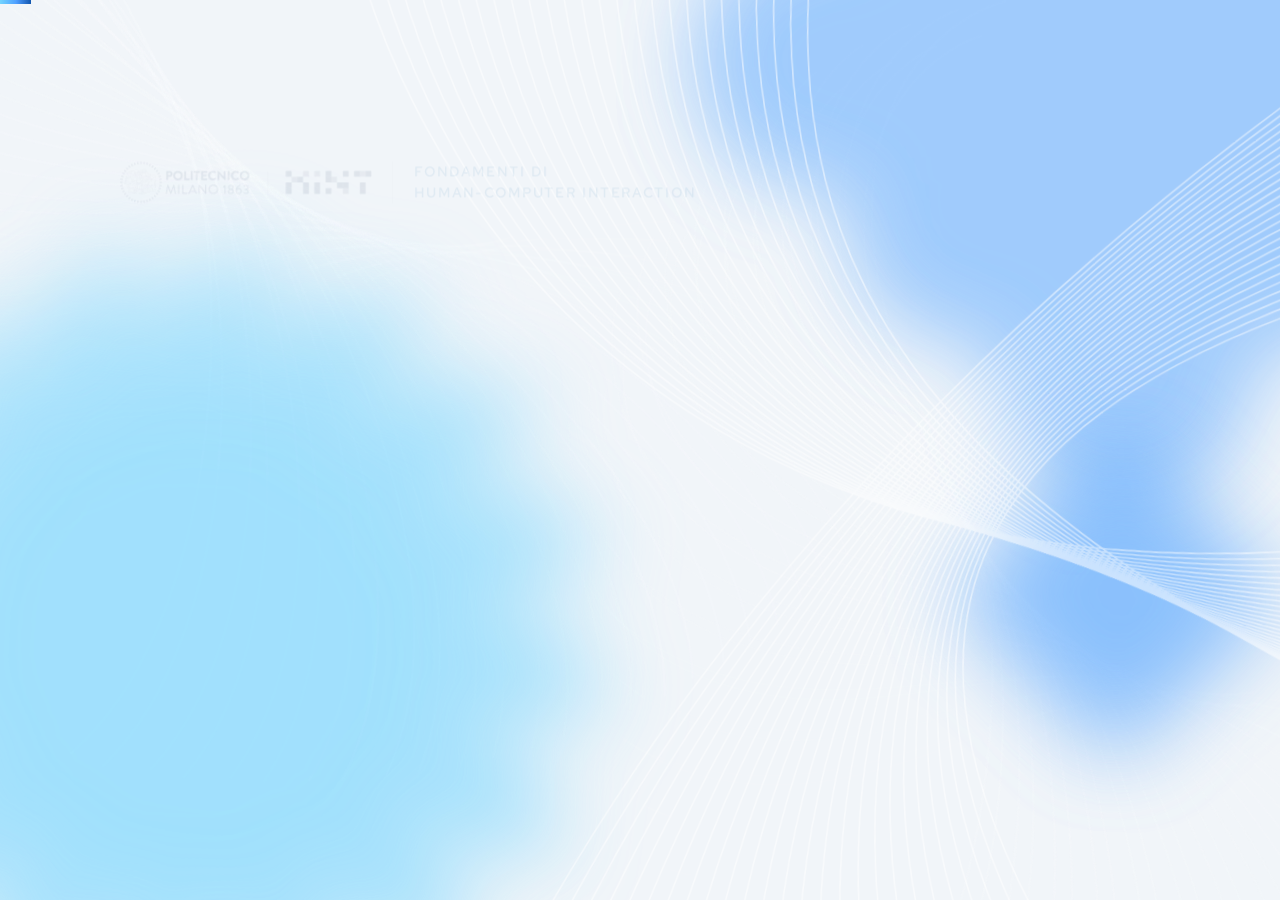
==== index.html @ b8249c4a "docs: add Pages index redirect, link animated presentation via Pages" ====
<!doctype html>
<html lang="it">
<head>
  <meta charset="utf-8">
  <meta name="viewport" content="width=device-width, initial-scale=1">
  <title>brAInc · Cosa accettiamo davvero?</title>
  <meta http-equiv="refresh" content="0; url=C1/presentazione/presentazione_animata.html">
  <link rel="canonical" href="C1/presentazione/presentazione_animata.html">
</head>
<body>
  <p><a href="C1/presentazione/presentazione_animata.html">Vai alla presentazione</a></p>
</body>
</html>
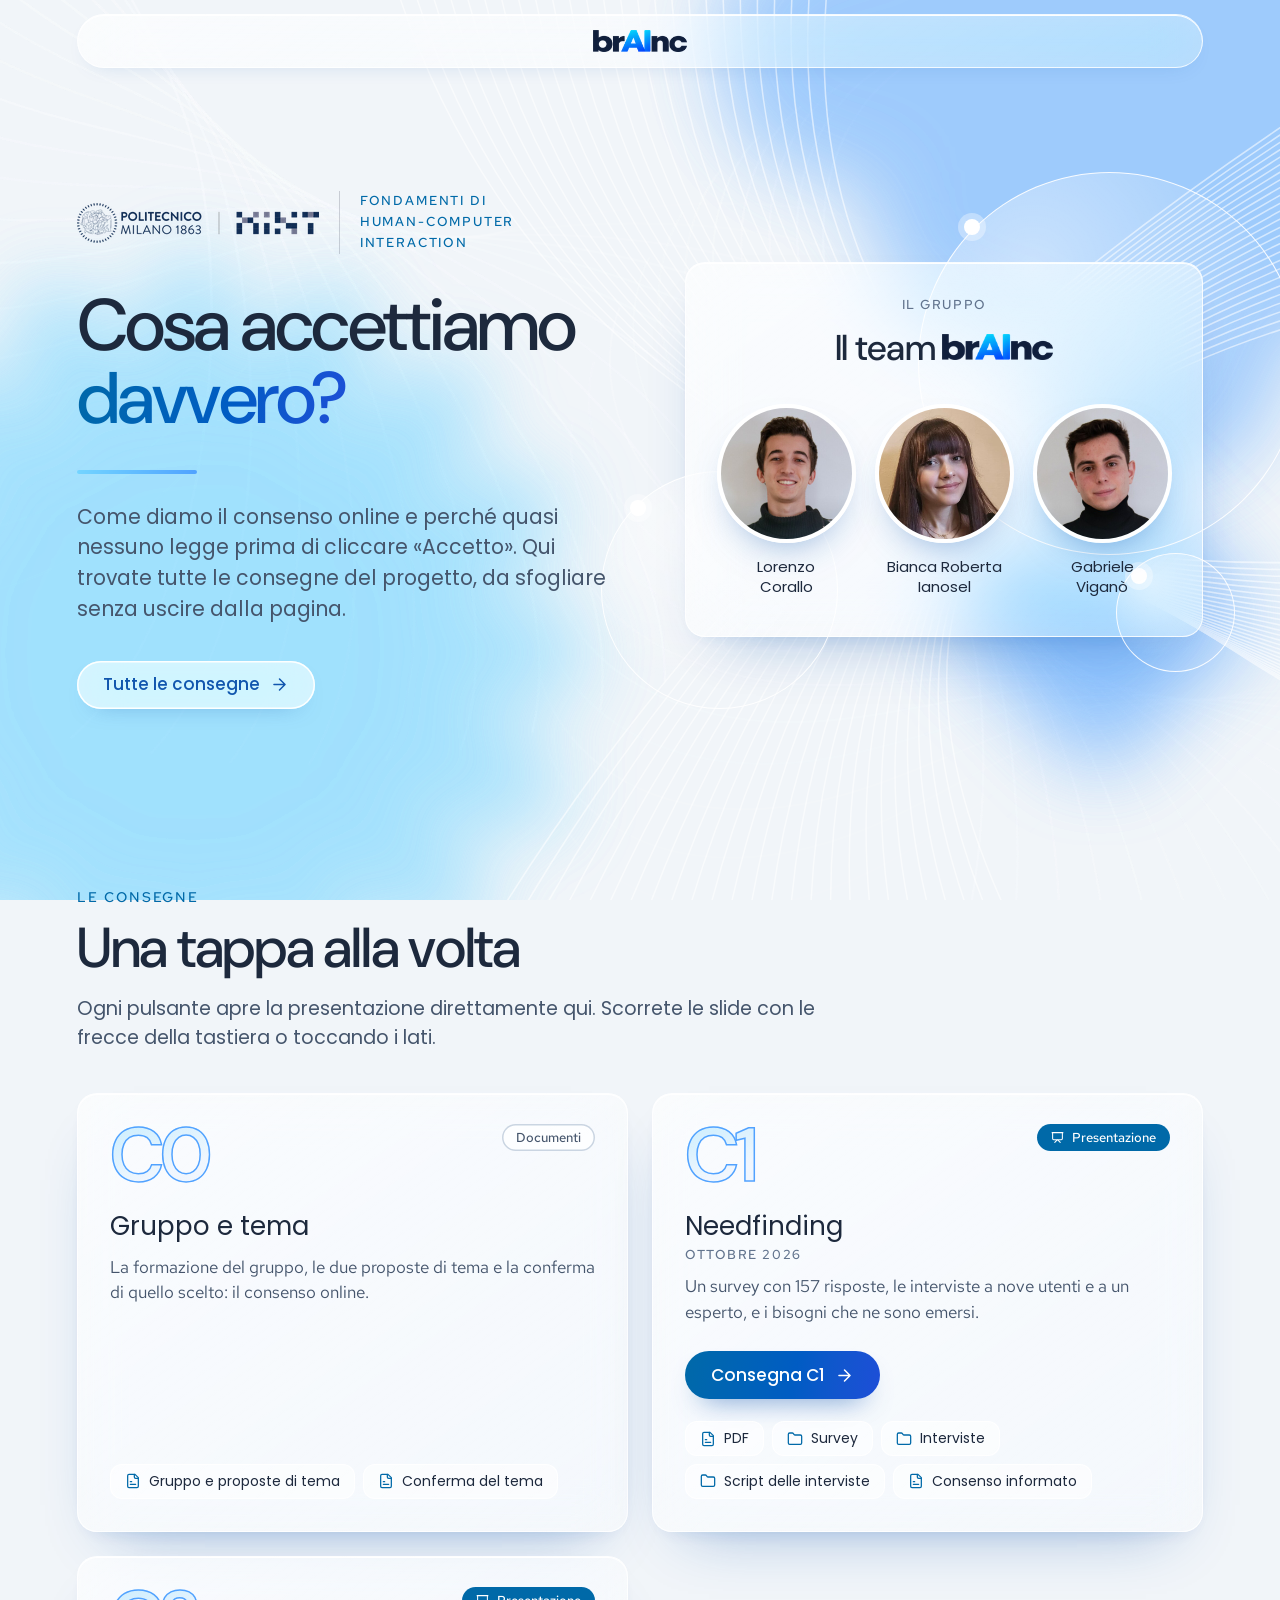
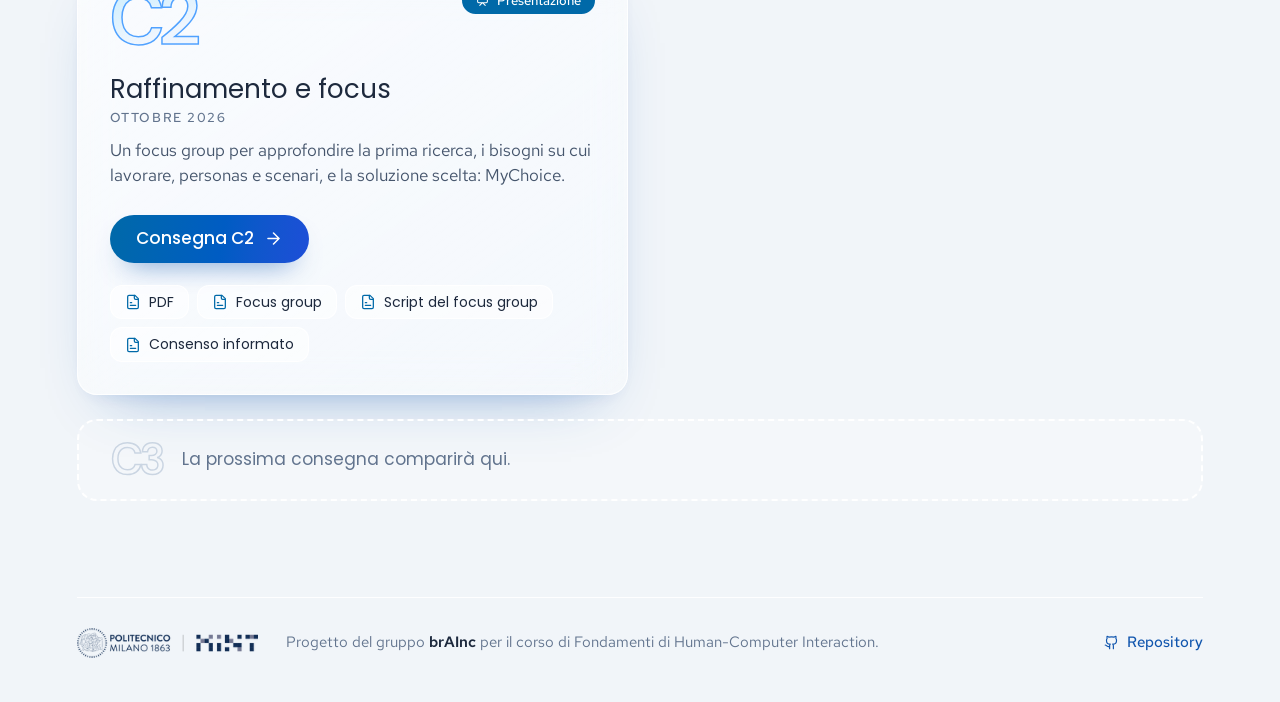
==== commit 87e13a43: "feat: add deliveries site with in-page presentation viewer Replace the index.html redirect with a la" ====
--- a/index.html
+++ b/index.html
@@ -4,10 +4,131 @@
   <meta charset="utf-8">
   <meta name="viewport" content="width=device-width, initial-scale=1">
   <title>brAInc · Cosa accettiamo davvero?</title>
-  <meta http-equiv="refresh" content="0; url=C1/presentazione/presentazione_animata.html">
-  <link rel="canonical" href="C1/presentazione/presentazione_animata.html">
+  <meta name="description" content="Le consegne del gruppo brAInc per il corso di Fondamenti di Human-Computer Interaction: come diamo il consenso online.">
+  <meta name="theme-color" content="#f1f5f9">
+  <link rel="icon" href="assets/brainc_icon.png">
+  <link rel="preload" href="assets/site/fonts/dm-sans-400-700-latin.woff2" as="font" type="font/woff2" crossorigin>
+  <link rel="stylesheet" href="assets/site/fonts.css">
+  <link rel="stylesheet" href="assets/site/style.css">
 </head>
 <body>
-  <p><a href="C1/presentazione/presentazione_animata.html">Vai alla presentazione</a></p>
+  <svg width="0" height="0" style="position:absolute" aria-hidden="true">
+    <symbol id="i-arrow-left" viewBox="0 0 24 24"><path d="m12 19-7-7 7-7M19 12H5"/></symbol>
+    <symbol id="i-arrow-right" viewBox="0 0 24 24"><path d="M5 12h14M12 5l7 7-7 7"/></symbol>
+    <symbol id="i-play" viewBox="0 0 24 24"><path d="M2 3h20M21 3v11a2 2 0 0 1-2 2H5a2 2 0 0 1-2-2V3M7 21l5-5 5 5"/></symbol>
+    <symbol id="i-file" viewBox="0 0 24 24"><path d="M15 2H6a2 2 0 0 0-2 2v16a2 2 0 0 0 2 2h12a2 2 0 0 0 2-2V7Z"/><path d="M14 2v4a2 2 0 0 0 2 2h4M10 13H8M16 17H8"/></symbol>
+    <symbol id="i-folder" viewBox="0 0 24 24"><path d="M20 20a2 2 0 0 0 2-2V8a2 2 0 0 0-2-2h-7.9a2 2 0 0 1-1.69-.9L9.6 3.9A2 2 0 0 0 7.93 3H4a2 2 0 0 0-2 2v13a2 2 0 0 0 2 2Z"/></symbol>
+    <symbol id="i-external" viewBox="0 0 24 24"><path d="M15 3h6v6M10 14 21 3M18 13v6a2 2 0 0 1-2 2H5a2 2 0 0 1-2-2V8a2 2 0 0 1 2-2h6"/></symbol>
+    <symbol id="i-maximize" viewBox="0 0 24 24"><path d="M8 3H5a2 2 0 0 0-2 2v3M21 8V5a2 2 0 0 0-2-2h-3M3 16v3a2 2 0 0 0 2 2h3M16 21h3a2 2 0 0 0 2-2v-3"/></symbol>
+    <symbol id="i-x" viewBox="0 0 24 24"><path d="M18 6 6 18M6 6l12 12"/></symbol>
+    <symbol id="i-plus" viewBox="0 0 24 24"><path d="M5 12h14M12 5v14"/></symbol>
+    <symbol id="i-github" viewBox="0 0 24 24"><path d="M15 22v-4a4.8 4.8 0 0 0-1-3.5c3 0 6-2 6-5.5.08-1.25-.27-2.48-1-3.5.28-1.15.28-2.35 0-3.5 0 0-1 0-3 1.5-2.64-.5-5.36-.5-8 0C6 2 5 2 5 2c-.3 1.15-.3 2.35 0 3.5A5.403 5.403 0 0 0 4 9c0 3.5 3 5.5 6 5.5-.39.49-.68 1.05-.85 1.65-.17.6-.22 1.23-.15 1.85v4M9 18c-4.51 2-5-2-7-2"/></symbol>
+  </svg>
+
+  <!-- Sfondo come nelle slide: forme sfocate, curve e fasci di linee bianche -->
+  <div class="bg" aria-hidden="true">
+    <div class="shape s-looper"><i></i></div>
+    <div class="shape s-looper2"><i></i></div>
+    <div class="shape s-teal"><i></i></div>
+    <div class="shape s-blue"><i></i></div>
+    <div class="shape s-small"><i></i></div>
+    <img class="wire" src="assets/site/shapes/wire.svg" alt="">
+  </div>
+
+  <header class="top">
+    <a class="top-brand" href="#" aria-label="brAInc, torna all'inizio">
+      <img class="logo" src="assets/site/brainc-logo-40.png" srcset="assets/site/brainc-logo-40.png 172w, assets/site/brainc-logo-80.png 345w, assets/site/brainc-logo-120.png 517w" sizes="95px" alt="brAInc" width="172" height="40">
+    </a>
+  </header>
+
+  <main id="home">
+    <section class="hero">
+      <div class="hero-text">
+        <div class="brand-row">
+          <img src="assets/site/polimi-hint-40.png" srcset="assets/site/polimi-hint-40.png 242w, assets/site/polimi-hint-80.png 484w, assets/site/polimi-hint-120.png 725w" sizes="242px" alt="Politecnico di Milano · HINT" width="242" height="40">
+          <span class="kicker">Fondamenti di<br>Human-Computer Interaction</span>
+        </div>
+        <h1>Cosa accettiamo <mark>davvero?</mark></h1>
+        <p class="intro">
+          Come diamo il consenso online e perché quasi nessuno legge prima di cliccare «Accetto».
+          Qui trovate tutte le consegne del progetto, da sfogliare senza uscire dalla pagina.
+        </p>
+        <div class="actions" id="hero-actions"></div>
+      </div>
+
+      <figure class="team" id="team" aria-labelledby="team-title">
+        <div class="team-rings" aria-hidden="true"><i></i><i></i><i></i></div>
+        <figcaption class="team-head">
+          <span class="label">Il gruppo</span>
+          <h2 id="team-title">Il team <img class="wordmark" src="assets/site/brainc-logo-40.png" srcset="assets/site/brainc-logo-40.png 172w, assets/site/brainc-logo-80.png 345w, assets/site/brainc-logo-120.png 517w" sizes="118px" alt="brAInc" width="172" height="40"></h2>
+        </figcaption>
+        <ul class="people">
+          <li class="person">
+            <img src="assets/team/team-corallo.jpg" alt="" width="480" height="480">
+            <span>Lorenzo<br>Corallo</span>
+          </li>
+          <li class="person">
+            <img src="assets/team/team-ianosel.jpg" alt="" width="480" height="480">
+            <span>Bianca Roberta<br>Ianosel</span>
+          </li>
+          <li class="person">
+            <img src="assets/team/team-vigano.jpg" alt="" width="480" height="480">
+            <span>Gabriele<br>Viganò</span>
+          </li>
+        </ul>
+      </figure>
+    </section>
+
+    <section class="deliveries" id="consegne" aria-labelledby="consegne-title">
+      <div class="section-head">
+        <span class="kicker">Le consegne</span>
+        <h2 id="consegne-title">Una tappa alla volta</h2>
+        <p class="sub">Ogni pulsante apre la presentazione direttamente qui. Scorrete le slide con le frecce della tastiera o toccando i lati.</p>
+      </div>
+      <ol class="cards" id="cards"></ol>
+      <div class="next" id="next" hidden></div>
+    </section>
+  </main>
+
+  <footer class="foot">
+    <img src="assets/site/polimi-hint-40.png" srcset="assets/site/polimi-hint-40.png 242w, assets/site/polimi-hint-80.png 484w, assets/site/polimi-hint-120.png 725w" sizes="182px" alt="Politecnico di Milano · HINT" width="242" height="40">
+    <p>Progetto del gruppo <b>brAInc</b> per il corso di Fondamenti di Human-Computer Interaction.</p>
+    <a class="foot-link" href="https://github.com/viganogabriele/progetto-fhci" target="_blank" rel="noopener">
+      <svg class="ico" aria-hidden="true"><use href="#i-github"/></svg>Repository
+    </a>
+  </footer>
+
+  <!-- Visualizzatore: la presentazione si apre qui sopra, in un iframe -->
+  <div class="viewer" id="viewer" role="dialog" aria-modal="true" aria-labelledby="viewer-title" hidden>
+    <div class="viewer-bar">
+      <button class="icon-btn back" id="viewer-close" type="button">
+        <svg class="ico" aria-hidden="true"><use href="#i-arrow-left"/></svg><span>Consegne</span>
+      </button>
+      <h2 class="viewer-title" id="viewer-title"></h2>
+      <nav class="tabs" id="viewer-tabs" aria-label="Presentazioni"></nav>
+      <div class="viewer-tools">
+        <a class="icon-btn" id="viewer-pdf" target="_blank" rel="noopener" title="Versione PDF">
+          <svg class="ico" aria-hidden="true"><use href="#i-file"/></svg><span>PDF</span>
+        </a>
+        <a class="icon-btn" id="viewer-new" target="_blank" rel="noopener" title="Apri in una nuova scheda">
+          <svg class="ico" aria-hidden="true"><use href="#i-external"/></svg><span class="sr">Nuova scheda</span>
+        </a>
+        <button class="icon-btn" id="viewer-full" type="button" title="Schermo intero">
+          <svg class="ico" aria-hidden="true"><use href="#i-maximize"/></svg><span class="sr">Schermo intero</span>
+        </button>
+      </div>
+    </div>
+    <div class="viewer-frame">
+      <div class="viewer-loading" id="viewer-loading" aria-live="polite"><i></i><span>Carico la presentazione…</span></div>
+      <iframe id="viewer-iframe" title="Presentazione" allow="fullscreen"></iframe>
+    </div>
+    <p class="viewer-hint">
+      <kbd>←</kbd> <kbd>→</kbd> per scorrere le slide · <kbd>F</kbd> schermo intero · <kbd>Esc</kbd> torna alle consegne
+    </p>
+    <p class="viewer-rotate">Scorri col dito sulla slide. Ruota il telefono per vederla più grande.</p>
+  </div>
+
+  <script src="assets/site/consegne.js"></script>
+  <script src="assets/site/app.js"></script>
 </body>
 </html>
--- a/assets/site/fonts.css
+++ b/assets/site/fonts.css
@@ -0,0 +1,82 @@
+/* Font delle slide (DM Sans, Poppins, Red Hat Text), estratti da C1/presentazione/presentazione_animata.html.
+   Ospitati qui invece che su Google Fonts: il sito non chiama servizi esterni. */
+@font-face {
+  font-family: "DM Sans";
+  font-style: normal;
+  font-weight: 400 700;
+  font-display: swap;
+  src: url("fonts/dm-sans-400-700-latin.woff2") format("woff2");
+  unicode-range: U+0000-00FF, U+0131, U+0152-0153, U+02BB-02BC, U+02C6, U+02DA, U+02DC, U+0304, U+0308, U+0329, U+2000-206F, U+20AC, U+2122, U+2191, U+2193, U+2212, U+2215, U+FEFF, U+FFFD;
+}
+@font-face {
+  font-family: "DM Sans";
+  font-style: normal;
+  font-weight: 400 700;
+  font-display: swap;
+  src: url("fonts/dm-sans-400-700-latin-ext.woff2") format("woff2");
+  unicode-range: U+0100-02BA, U+02BD-02C5, U+02C7-02CC, U+02CE-02D7, U+02DD-02FF, U+0304, U+0308, U+0329, U+1D00-1DBF, U+1E00-1E9F, U+1EF2-1EFF, U+2020, U+20A0-20AB, U+20AD-20C0, U+2113, U+2C60-2C7F, U+A720-A7FF;
+}
+@font-face {
+  font-family: "Poppins";
+  font-style: normal;
+  font-weight: 400;
+  font-display: swap;
+  src: url("fonts/poppins-400-latin.woff2") format("woff2");
+  unicode-range: U+0000-00FF, U+0131, U+0152-0153, U+02BB-02BC, U+02C6, U+02DA, U+02DC, U+0304, U+0308, U+0329, U+2000-206F, U+20AC, U+2122, U+2191, U+2193, U+2212, U+2215, U+FEFF, U+FFFD;
+}
+@font-face {
+  font-family: "Poppins";
+  font-style: normal;
+  font-weight: 400;
+  font-display: swap;
+  src: url("fonts/poppins-400-latin-ext.woff2") format("woff2");
+  unicode-range: U+0100-02BA, U+02BD-02C5, U+02C7-02CC, U+02CE-02D7, U+02DD-02FF, U+0304, U+0308, U+0329, U+1D00-1DBF, U+1E00-1E9F, U+1EF2-1EFF, U+2020, U+20A0-20AB, U+20AD-20C0, U+2113, U+2C60-2C7F, U+A720-A7FF;
+}
+@font-face {
+  font-family: "Poppins";
+  font-style: normal;
+  font-weight: 500;
+  font-display: swap;
+  src: url("fonts/poppins-500-latin.woff2") format("woff2");
+  unicode-range: U+0000-00FF, U+0131, U+0152-0153, U+02BB-02BC, U+02C6, U+02DA, U+02DC, U+0304, U+0308, U+0329, U+2000-206F, U+20AC, U+2122, U+2191, U+2193, U+2212, U+2215, U+FEFF, U+FFFD;
+}
+@font-face {
+  font-family: "Poppins";
+  font-style: normal;
+  font-weight: 500;
+  font-display: swap;
+  src: url("fonts/poppins-500-latin-ext.woff2") format("woff2");
+  unicode-range: U+0100-02BA, U+02BD-02C5, U+02C7-02CC, U+02CE-02D7, U+02DD-02FF, U+0304, U+0308, U+0329, U+1D00-1DBF, U+1E00-1E9F, U+1EF2-1EFF, U+2020, U+20A0-20AB, U+20AD-20C0, U+2113, U+2C60-2C7F, U+A720-A7FF;
+}
+@font-face {
+  font-family: "Poppins";
+  font-style: normal;
+  font-weight: 600;
+  font-display: swap;
+  src: url("fonts/poppins-600-latin.woff2") format("woff2");
+  unicode-range: U+0000-00FF, U+0131, U+0152-0153, U+02BB-02BC, U+02C6, U+02DA, U+02DC, U+0304, U+0308, U+0329, U+2000-206F, U+20AC, U+2122, U+2191, U+2193, U+2212, U+2215, U+FEFF, U+FFFD;
+}
+@font-face {
+  font-family: "Poppins";
+  font-style: normal;
+  font-weight: 600;
+  font-display: swap;
+  src: url("fonts/poppins-600-latin-ext.woff2") format("woff2");
+  unicode-range: U+0100-02BA, U+02BD-02C5, U+02C7-02CC, U+02CE-02D7, U+02DD-02FF, U+0304, U+0308, U+0329, U+1D00-1DBF, U+1E00-1E9F, U+1EF2-1EFF, U+2020, U+20A0-20AB, U+20AD-20C0, U+2113, U+2C60-2C7F, U+A720-A7FF;
+}
+@font-face {
+  font-family: "Red Hat Text";
+  font-style: normal;
+  font-weight: 400 700;
+  font-display: swap;
+  src: url("fonts/red-hat-text-400-700-latin.woff2") format("woff2");
+  unicode-range: U+0000-00FF, U+0131, U+0152-0153, U+02BB-02BC, U+02C6, U+02DA, U+02DC, U+0304, U+0308, U+0329, U+2000-206F, U+20AC, U+2122, U+2191, U+2193, U+2212, U+2215, U+FEFF, U+FFFD;
+}
+@font-face {
+  font-family: "Red Hat Text";
+  font-style: normal;
+  font-weight: 400 700;
+  font-display: swap;
+  src: url("fonts/red-hat-text-400-700-latin-ext.woff2") format("woff2");
+  unicode-range: U+0100-02BA, U+02BD-02C5, U+02C7-02CC, U+02CE-02D7, U+02DD-02FF, U+0304, U+0308, U+0329, U+1D00-1DBF, U+1E00-1E9F, U+1EF2-1EFF, U+2020, U+20A0-20AB, U+20AD-20C0, U+2113, U+2C60-2C7F, U+A720-A7FF;
+}
--- a/assets/site/style.css
+++ b/assets/site/style.css
@@ -0,0 +1,1011 @@
+/*
+  Sito delle consegne brAInc.
+  Colori, font, vetro e sfondo sono quelli delle slide (tema polinetwork-slides + aggiunte brAInc):
+  vedi C1/presentazione/presentazione_animata.html.
+*/
+
+:root {
+  --pn-blue: #1156ae;
+
+  --bg: oklch(96.8% 0.007 247.896); /* slate-100 */
+  --grey: oklch(86.9% 0.022 252.894); /* slate-300 */
+  --text: oklch(12.9% 0.042 264.695); /* slate-950 */
+  --title: oklch(27.9% 0.041 260.031); /* slate-800 */
+  --text-2: oklch(44.6% 0.043 257.281); /* slate-600 */
+  --text-3: oklch(55.4% 0.046 257.417); /* slate-500 */
+
+  --blue: oklch(70.7% 0.165 254.624); /* blue-400 */
+  --blue-2: oklch(50% 0.134 242.749); /* sky-700 */
+  --blue-3: oklch(82.8% 0.111 230.318); /* sky-300 */
+  --blue-ink: oklch(48.8% 0.217 264.376); /* blue-700 */
+  --blue-soft: oklch(70.7% 0.165 254.624 / 16%);
+
+  --r-img: 10px;
+  --r-rect: 20px;
+  --r-btn: 60px;
+
+  --font-display: "DM Sans", system-ui, sans-serif;
+  --font-headline: "Poppins", system-ui, sans-serif;
+  --font-body: "Red Hat Text", system-ui, sans-serif;
+
+  --glass-bg: linear-gradient(145deg, rgb(255 255 255 / 0.66), rgb(255 255 255 / 0.32));
+  --glass-border: rgb(255 255 255 / 0.8);
+  --glass-blur: blur(24px) saturate(160%);
+  --glass-shadow:
+    inset 0 1px 0 rgb(255 255 255 / 0.95), 0 30px 60px -36px rgb(17 86 174 / 0.45),
+    0 8px 22px -14px rgb(17 86 174 / 0.22);
+
+  --ease: cubic-bezier(0.2, 0.8, 0.2, 1);
+  --pad-x: clamp(20px, 6vw, 120px);
+  --max: 1360px;
+}
+
+* {
+  box-sizing: border-box;
+  margin: 0;
+  padding: 0;
+}
+html {
+  overflow-x: hidden; /* gli anelli dietro il team escono dalla card: niente scroll orizzontale */
+  scroll-behavior: smooth;
+  scroll-padding-top: 96px;
+}
+body {
+  min-height: 100vh;
+  background: var(--bg);
+  color: var(--text);
+  font: 400 17px/1.5 var(--font-body);
+  -webkit-font-smoothing: antialiased;
+  overflow-x: hidden;
+}
+/* visualizzatore aperto: la pagina sotto non scorre. Va su html e non su body, perché
+   l'overflow-x di html fa sì che quello di body non arrivi più alla finestra */
+html.locked {
+  overflow: hidden;
+}
+a {
+  color: inherit;
+  text-decoration: none;
+}
+img {
+  display: block;
+  max-width: 100%;
+  height: auto;
+}
+svg.ico {
+  width: 1em;
+  height: 1em;
+  flex: none;
+  fill: none;
+  stroke: currentColor;
+  stroke-width: 1.9;
+  stroke-linecap: round;
+  stroke-linejoin: round;
+}
+.sr {
+  position: absolute;
+  width: 1px;
+  height: 1px;
+  overflow: hidden;
+  clip-path: inset(50%);
+  white-space: nowrap;
+}
+:focus-visible {
+  outline: 3px solid var(--blue);
+  outline-offset: 3px;
+}
+
+/* ================= Sfondo (come nelle slide) ================= */
+.bg {
+  position: fixed;
+  inset: 0;
+  overflow: hidden;
+  pointer-events: none;
+  z-index: 0;
+}
+.bg .shape {
+  position: absolute;
+  background: center / contain no-repeat;
+}
+.bg .shape > i {
+  position: absolute;
+  inset: 0;
+  background: inherit;
+  animation: drift 28s ease-in-out infinite alternate;
+}
+.bg .s-blue {
+  background-image: url("shapes/big-blue.svg");
+  width: 80vw;
+  aspect-ratio: 1;
+  left: 50vw;
+  top: -36vw;
+  opacity: 0.8;
+}
+.bg .s-teal {
+  background-image: url("shapes/big-teal.svg");
+  width: 74vw;
+  aspect-ratio: 1;
+  left: -22vw;
+  top: 14vw;
+}
+.bg .s-teal > i {
+  animation-duration: 34s;
+  animation-delay: -9s;
+}
+.bg .s-small {
+  background-image: url("shapes/small-blue.svg");
+  width: 36vw;
+  aspect-ratio: 1;
+  left: 68vw;
+  top: 30vw;
+}
+.bg .s-small > i {
+  animation-duration: 22s;
+  animation-delay: -5s;
+}
+.bg .s-looper {
+  background-image: url("shapes/looper.svg");
+  width: 104vw;
+  aspect-ratio: 1610 / 1562;
+  left: -26vw;
+  top: -40vw;
+  opacity: 0.95;
+}
+.bg .s-looper > i {
+  animation: sway 46s ease-in-out infinite alternate;
+}
+.bg .s-looper2 {
+  background-image: url("shapes/looper.svg");
+  width: 90vw;
+  aspect-ratio: 1610 / 1562;
+  left: 40vw;
+  top: 4vw;
+  opacity: 0.7;
+}
+.bg .s-looper2 > i {
+  animation: sway 52s ease-in-out infinite alternate-reverse;
+}
+.bg .wire {
+  position: absolute;
+  inset: -5%;
+  width: 110%;
+  height: 110%;
+  max-width: none;
+  object-fit: cover;
+  opacity: 0.55;
+  transform-origin: 70% 40%;
+  animation: sway 40s ease-in-out infinite alternate;
+}
+/* in verticale (telefono) le forme in vw diventano piccole: le allargo */
+@media (max-aspect-ratio: 4/5) {
+  .bg .s-blue {
+    width: 150vw;
+    left: 10vw;
+    top: -50vw;
+  }
+  .bg .s-teal {
+    width: 140vw;
+    left: -60vw;
+    top: 70vh;
+  }
+  .bg .s-small {
+    width: 80vw;
+    left: 40vw;
+    top: 45vh;
+  }
+}
+@keyframes drift {
+  0% {
+    transform: translate(0, 0) scale(1) rotate(0deg);
+  }
+  50% {
+    transform: translate(3%, -2%) scale(1.06) rotate(8deg);
+  }
+  100% {
+    transform: translate(-2%, 3%) scale(0.96) rotate(-6deg);
+  }
+}
+@keyframes sway {
+  from {
+    transform: rotate(-3deg) scale(1);
+  }
+  to {
+    transform: rotate(3deg) scale(1.05);
+  }
+}
+
+/* ================= Elementi comuni ================= */
+.glass,
+.team,
+.cards > li,
+.top {
+  background: var(--glass-bg);
+  -webkit-backdrop-filter: var(--glass-blur);
+  backdrop-filter: var(--glass-blur);
+  border: 1.5px solid var(--glass-border);
+  border-radius: var(--r-rect);
+  box-shadow: var(--glass-shadow);
+}
+.kicker {
+  display: block;
+  font: 500 14px/1.3 var(--font-body);
+  letter-spacing: 0.14em;
+  text-transform: uppercase;
+  color: var(--blue-2);
+}
+.label {
+  display: block;
+  font: 500 13px/1.2 var(--font-body);
+  letter-spacing: 0.12em;
+  text-transform: uppercase;
+  color: var(--text-3);
+}
+h1,
+h2 {
+  font-family: var(--font-display);
+  font-weight: 500;
+  color: var(--title);
+}
+b,
+strong {
+  font-weight: 600;
+  color: var(--title);
+}
+/* parola in evidenza a gradiente, come nei titoli delle slide */
+mark {
+  color: transparent;
+  background: linear-gradient(100deg, var(--blue-2), var(--blue-ink));
+  -webkit-background-clip: text;
+  background-clip: text;
+}
+/* logo brAInc: brainc-logo-*.png sono assets/brainc_logo.png ritagliato sulla scritta e già
+   ridimensionato (40/80/120 px di altezza), così il browser non lo rimpicciolisce di 20 volte */
+.logo,
+.wordmark {
+  width: auto;
+}
+/* dentro un titolo: base sulla linea del testo, aste alte come quelle del titolo */
+.wordmark {
+  display: inline-block;
+  height: 0.72em;
+  vertical-align: baseline;
+}
+
+/* pulsanti: pillole come i tag delle slide e il pulsante «Accetta e continua» della copertina */
+.btn {
+  display: inline-flex;
+  align-items: center;
+  justify-content: center;
+  gap: 10px;
+  min-height: 48px;
+  padding: 12px 26px;
+  border-radius: var(--r-btn);
+  border: 0;
+  font: 500 17px/1.1 var(--font-headline);
+  color: #fff;
+  background: linear-gradient(100deg, var(--blue-2), var(--blue-ink));
+  box-shadow: 0 14px 28px -16px rgb(17 86 174 / 0.8);
+  cursor: pointer;
+  transition:
+    transform 0.25s var(--ease),
+    box-shadow 0.25s var(--ease),
+    background-color 0.25s;
+}
+.btn svg.ico {
+  font-size: 19px;
+  transition: transform 0.25s var(--ease);
+}
+.btn:hover {
+  transform: translateY(-2px);
+  box-shadow: 0 18px 34px -16px rgb(17 86 174 / 0.9);
+}
+.btn:hover svg.ico:last-child {
+  transform: translateX(3px);
+}
+.btn:active {
+  transform: scale(0.97);
+}
+.btn.ghost {
+  color: var(--pn-blue);
+  background: rgb(255 255 255 / 0.6);
+  box-shadow: inset 0 0 0 1.5px rgb(255 255 255 / 0.95), 0 10px 24px -18px rgb(17 86 174 / 0.6);
+  -webkit-backdrop-filter: var(--glass-blur);
+  backdrop-filter: var(--glass-blur);
+}
+.btn.ghost:hover {
+  background: rgb(255 255 255 / 0.85);
+}
+
+/* ================= Barra in alto ================= */
+.top {
+  position: sticky;
+  top: 14px;
+  z-index: 5;
+  display: flex;
+  align-items: center;
+  justify-content: center;
+  width: min(var(--max), calc(100% - 2 * var(--pad-x)));
+  margin: 14px auto 0;
+  padding: 15px 24px;
+  border-radius: var(--r-btn);
+}
+.top-brand {
+  display: block;
+  border-radius: 6px;
+}
+.top-brand .logo {
+  display: block;
+  height: 22px;
+}
+
+main,
+.foot {
+  position: relative;
+  z-index: 1;
+  width: min(var(--max), calc(100% - 2 * var(--pad-x)));
+  margin: 0 auto;
+}
+
+/* ================= Copertina ================= */
+.hero {
+  display: grid;
+  grid-template-columns: minmax(0, 1.05fr) minmax(0, 1fr);
+  align-items: center;
+  gap: clamp(32px, 5vw, 80px);
+  min-height: min(calc(100vh - 90px), 780px);
+  padding: 48px 0 64px;
+}
+.brand-row {
+  display: flex;
+  align-items: center;
+  gap: 20px;
+  margin-bottom: 36px;
+}
+.brand-row img {
+  height: 40px;
+  width: auto;
+}
+.brand-row .kicker {
+  padding-left: 20px;
+  border-left: 1.5px solid rgb(15 23 42 / 0.18);
+  font-size: 13px;
+  line-height: 1.6;
+}
+.hero h1 {
+  font-size: clamp(44px, 5.7vw, 86px);
+  line-height: 1;
+  letter-spacing: -0.034em;
+  text-wrap: balance;
+}
+/* barra a gradiente sotto il titolo, come nei divisori delle slide */
+.hero h1::after {
+  content: "";
+  display: block;
+  width: 120px;
+  height: 4px;
+  margin-top: 34px;
+  border-radius: 4px;
+  background: linear-gradient(90deg, var(--blue-3), var(--blue));
+  transform-origin: left;
+  animation: barIn 1.1s var(--ease) 0.5s both;
+}
+.intro {
+  max-width: 560px;
+  margin-top: 28px;
+  font: 400 clamp(18px, 1.6vw, 21px) / 1.5 var(--font-headline);
+  color: var(--text-2);
+  text-wrap: pretty;
+}
+.actions {
+  display: flex;
+  flex-wrap: wrap;
+  gap: 12px;
+  margin-top: 36px;
+}
+
+/* ================= Team ================= */
+.hero-text {
+  position: relative;
+  z-index: 1; /* sopra gli anelli del team quando le colonne si impilano */
+}
+.team {
+  position: relative;
+  container-type: inline-size;
+  padding: 34px clamp(18px, 2.4vw, 32px) 40px;
+}
+/* anelli di vetro che ruotano dietro la card, come l'emblema della copertina delle slide */
+.team-rings {
+  position: absolute;
+  inset: -12% -14%;
+  z-index: -1;
+  pointer-events: none;
+}
+.team-rings > i {
+  position: absolute;
+  aspect-ratio: 1;
+  border-radius: 50%;
+  border: 1.5px solid rgb(255 255 255 / 0.9);
+  background: radial-gradient(circle at 30% 25%, rgb(255 255 255 / 0.45), rgb(255 255 255 / 0.04) 60%);
+  animation: spin 60s linear infinite;
+}
+.team-rings > i::before {
+  content: "";
+  position: absolute;
+  top: 12%;
+  left: 12%;
+  width: 16px;
+  height: 16px;
+  border-radius: 50%;
+  background: #fff;
+  box-shadow: 0 0 0 6px rgb(255 255 255 / 0.35);
+}
+.team-rings > i:nth-child(1) {
+  width: 58%;
+  right: -4%;
+  top: -10%;
+}
+.team-rings > i:nth-child(2) {
+  width: 36%;
+  left: -2%;
+  bottom: -6%;
+  animation-duration: 42s;
+  animation-direction: reverse;
+}
+.team-rings > i:nth-child(3) {
+  width: 18%;
+  right: 6%;
+  bottom: 2%;
+  animation-duration: 30s;
+}
+.team-head {
+  text-align: center;
+}
+.team-head h2 {
+  margin-top: 8px;
+  font-size: clamp(28px, 2.8vw, 38px);
+  letter-spacing: -0.02em;
+}
+.people {
+  list-style: none;
+  display: grid;
+  grid-template-columns: repeat(3, minmax(0, 1fr));
+  gap: clamp(10px, 1.5vw, 20px);
+  margin-top: 30px;
+}
+.person {
+  display: flex;
+  flex-direction: column;
+  align-items: center;
+  gap: 14px;
+  text-align: center;
+  font: 400 clamp(13px, 3.3cqi, 19px) / 1.3 var(--font-headline);
+  color: var(--title);
+  animation:
+    rise 0.9s var(--ease) both,
+    wave 4.4s linear 1.8s infinite;
+  animation-delay: calc(var(--i, 0) * 90ms + 300ms), 1.8s;
+}
+.person:nth-child(2) {
+  --i: 1;
+  animation-direction: normal, reverse;
+}
+.person:nth-child(3) {
+  --i: 2;
+}
+@media (min-width: 641px) {
+  .person span {
+    white-space: nowrap; /* «Bianca Roberta» su una riga */
+  }
+}
+.person img {
+  width: 100%;
+  max-width: 180px;
+  aspect-ratio: 1;
+  border-radius: 50%;
+  object-fit: cover;
+  background: rgb(255 255 255 / 0.6);
+  border: 4px solid rgb(255 255 255 / 0.95);
+  box-shadow: 0 18px 40px -22px rgb(17 86 174 / 0.6);
+}
+
+/* ================= Consegne ================= */
+.deliveries {
+  padding: 40px 0 96px;
+}
+.section-head {
+  max-width: 760px;
+  margin-bottom: 40px;
+}
+.section-head h2 {
+  margin-top: 12px;
+  font-size: clamp(34px, 4.4vw, 60px);
+  line-height: 1.08;
+  letter-spacing: -0.022em;
+}
+.section-head .sub {
+  margin-top: 16px;
+  font: 400 clamp(17px, 1.5vw, 20px) / 1.5 var(--font-headline);
+  color: var(--text-2);
+  text-wrap: pretty;
+}
+.cards {
+  list-style: none;
+  display: grid;
+  grid-template-columns: repeat(auto-fill, minmax(min(100%, 380px), 1fr));
+  gap: 24px;
+}
+.cards > li {
+  display: flex;
+  flex-direction: column;
+  padding: 30px 32px 32px;
+  animation: rise 0.9s var(--ease) both;
+  animation-delay: calc(var(--i, 0) * 90ms + 150ms);
+  transition:
+    transform 0.35s var(--ease),
+    box-shadow 0.35s var(--ease);
+}
+.cards > li.has-deck:hover {
+  transform: translateY(-4px);
+  box-shadow:
+    inset 0 1px 0 rgb(255 255 255 / 0.95),
+    0 40px 70px -36px rgb(17 86 174 / 0.55),
+    0 8px 22px -14px rgb(17 86 174 / 0.22);
+}
+.card-top {
+  display: flex;
+  align-items: flex-start;
+  justify-content: space-between;
+  gap: 16px;
+  margin-bottom: 22px;
+}
+/* numero grande a contorno, come le tessere dell'indice nelle slide */
+.card-num {
+  font: 600 76px/0.85 var(--font-display);
+  letter-spacing: -0.05em;
+  color: transparent;
+  -webkit-text-stroke: 1.5px var(--blue);
+  background: linear-gradient(160deg, rgb(116 212 255 / 0.35), rgb(81 162 255 / 0.05) 70%);
+  -webkit-background-clip: text;
+  background-clip: text;
+}
+.pill {
+  display: inline-flex;
+  align-items: center;
+  gap: 8px;
+  padding: 6px 14px;
+  border-radius: var(--r-btn);
+  font: 500 13px/1.2 var(--font-body);
+  white-space: nowrap;
+  color: #fff;
+  background: var(--blue-2);
+}
+.pill.plan {
+  background: rgb(255 255 255 / 0.7);
+  color: var(--text-2);
+  box-shadow: inset 0 0 0 1.5px var(--grey);
+}
+.cards h3 {
+  font: 400 26px/1.25 var(--font-headline);
+  color: var(--title);
+}
+.cards .when {
+  margin-top: 4px;
+}
+.cards .desc {
+  margin-top: 12px;
+  font-size: 17px;
+  color: var(--text-2);
+  text-wrap: pretty;
+}
+.card-main {
+  margin-top: 26px;
+  align-self: flex-start;
+}
+.links {
+  list-style: none;
+  display: flex;
+  flex-wrap: wrap;
+  gap: 8px;
+  margin-top: auto;
+  padding-top: 22px;
+}
+.card-main + .links {
+  margin-top: 0;
+}
+.links a {
+  display: inline-flex;
+  align-items: center;
+  gap: 8px;
+  padding: 8px 14px;
+  border-radius: 12px;
+  background: rgb(255 255 255 / 0.55);
+  border: 1.5px solid rgb(255 255 255 / 0.9);
+  font: 400 14px/1.2 var(--font-headline);
+  color: var(--title);
+  transition:
+    background-color 0.2s,
+    color 0.2s;
+}
+.links a svg.ico {
+  color: var(--blue-2);
+  font-size: 16px;
+}
+.links a:hover {
+  background: rgb(255 255 255 / 0.9);
+  color: var(--blue-ink);
+}
+/* la prossima consegna: striscia tratteggiata sotto la griglia, non cliccabile */
+.next {
+  display: flex;
+  align-items: center;
+  gap: 20px;
+  margin-top: 24px;
+  padding: 20px 32px;
+  border-radius: var(--r-rect);
+  background: rgb(255 255 255 / 0.22);
+  border: 2px dashed rgb(255 255 255 / 0.95);
+  animation: rise 0.9s var(--ease) 0.5s both;
+}
+.next[hidden] {
+  display: none;
+}
+.next .card-num {
+  font-size: 44px;
+  -webkit-text-stroke-color: var(--grey);
+  background: none;
+}
+.next p {
+  font: 400 17px/1.4 var(--font-headline);
+  color: var(--text-3);
+}
+
+/* ================= Piè di pagina ================= */
+.foot {
+  display: flex;
+  flex-wrap: wrap;
+  align-items: center;
+  gap: 16px 28px;
+  padding: 30px 0 44px;
+  border-top: 1.5px solid rgb(255 255 255 / 0.9);
+  font-size: 15px;
+  color: var(--text-3);
+}
+.foot img {
+  height: 30px;
+  width: auto;
+}
+.foot p {
+  flex: 1;
+  min-width: 240px;
+}
+.foot-link {
+  display: inline-flex;
+  align-items: center;
+  gap: 8px;
+  font-weight: 500;
+  color: var(--pn-blue);
+}
+.foot-link:hover {
+  text-decoration: underline;
+}
+
+/* ================= Visualizzatore ================= */
+.viewer {
+  position: fixed;
+  inset: 0;
+  z-index: 20;
+  display: flex;
+  flex-direction: column;
+  gap: 12px;
+  padding: 14px clamp(10px, 2vw, 28px) 12px;
+  background: rgb(241 245 249 / 0.86);
+  -webkit-backdrop-filter: blur(18px) saturate(140%);
+  backdrop-filter: blur(18px) saturate(140%);
+  overscroll-behavior: contain;
+  animation: fade 0.35s ease both;
+}
+.viewer[hidden] {
+  display: none;
+}
+.viewer-bar {
+  display: flex;
+  align-items: center;
+  gap: 12px;
+  padding: 8px;
+  border-radius: var(--r-btn);
+  background: var(--glass-bg);
+  border: 1.5px solid var(--glass-border);
+  box-shadow: var(--glass-shadow);
+  animation: rise 0.6s var(--ease) both;
+}
+.viewer-title {
+  font: 500 17px/1.2 var(--font-headline);
+  color: var(--title);
+  white-space: nowrap;
+  overflow: hidden;
+  text-overflow: ellipsis;
+  min-width: 0;
+}
+.viewer-title small {
+  margin-left: 8px;
+  font-weight: 400;
+  color: var(--text-3);
+}
+.tabs {
+  display: flex;
+  gap: 4px;
+  margin-left: auto;
+  padding: 4px;
+  border-radius: var(--r-btn);
+  background: rgb(255 255 255 / 0.5);
+  overflow-x: auto;
+  scrollbar-width: none;
+}
+.tabs[hidden] {
+  display: none;
+}
+.tabs a {
+  padding: 8px 16px;
+  border-radius: var(--r-btn);
+  font: 500 14px/1 var(--font-headline);
+  color: var(--text-2);
+  white-space: nowrap;
+  transition:
+    background-color 0.2s,
+    color 0.2s;
+}
+.tabs a:hover {
+  color: var(--title);
+  background: rgb(255 255 255 / 0.8);
+}
+.tabs a[aria-current="page"] {
+  color: #fff;
+  background: linear-gradient(100deg, var(--blue-2), var(--blue-ink));
+}
+.viewer-tools {
+  display: flex;
+  gap: 4px;
+  margin-left: auto;
+}
+.tabs:not([hidden]) + .viewer-tools {
+  margin-left: 0;
+}
+.icon-btn {
+  display: inline-flex;
+  align-items: center;
+  justify-content: center;
+  gap: 8px;
+  min-width: 42px;
+  height: 42px;
+  padding: 0 12px;
+  border: 0;
+  border-radius: var(--r-btn);
+  background: transparent;
+  font: 500 15px/1 var(--font-headline);
+  color: var(--pn-blue);
+  cursor: pointer;
+  transition: background-color 0.2s;
+}
+.icon-btn svg.ico {
+  font-size: 19px;
+}
+.icon-btn:hover {
+  background: rgb(255 255 255 / 0.85);
+}
+.icon-btn.back {
+  padding: 0 18px 0 14px;
+  background: rgb(255 255 255 / 0.7);
+  flex: none;
+}
+.icon-btn[hidden] {
+  display: none;
+}
+.viewer-frame {
+  position: relative;
+  flex: 1;
+  min-height: 0;
+  border-radius: var(--r-rect);
+  border: 1.5px solid var(--glass-border);
+  box-shadow: var(--glass-shadow);
+  overflow: hidden;
+  background: var(--bg);
+  animation: rise 0.7s var(--ease) 0.06s both;
+}
+.viewer-frame iframe {
+  position: absolute;
+  inset: 0;
+  width: 100%;
+  height: 100%;
+  border: 0;
+}
+.viewer-loading {
+  position: absolute;
+  inset: 0;
+  z-index: 1;
+  display: flex;
+  flex-direction: column;
+  align-items: center;
+  justify-content: center;
+  gap: 18px;
+  background: var(--bg);
+  font: 400 16px/1.3 var(--font-headline);
+  color: var(--text-2);
+  transition: opacity 0.4s ease;
+}
+.viewer-loading.done {
+  opacity: 0;
+  pointer-events: none;
+}
+.viewer-loading > i {
+  width: 42px;
+  height: 42px;
+  border-radius: 50%;
+  border: 3.5px solid var(--blue-soft);
+  border-top-color: var(--blue);
+  animation: spin 0.9s linear infinite;
+}
+.viewer-hint,
+.viewer-rotate {
+  text-align: center;
+  font-size: 13px;
+  color: var(--text-3);
+}
+kbd {
+  display: inline-block;
+  min-width: 22px;
+  padding: 1px 6px;
+  border-radius: 6px;
+  background: rgb(255 255 255 / 0.8);
+  box-shadow: inset 0 -1.5px 0 var(--grey);
+  font: 500 12px/1.5 var(--font-body);
+  color: var(--title);
+  text-align: center;
+}
+
+/* ================= Animazioni ================= */
+@keyframes rise {
+  from {
+    opacity: 0;
+    transform: translateY(24px);
+  }
+}
+@keyframes fade {
+  from {
+    opacity: 0;
+  }
+}
+@keyframes barIn {
+  from {
+    transform: scaleX(0);
+  }
+}
+@keyframes spin {
+  to {
+    transform: rotate(360deg);
+  }
+}
+/* le persone salgono e scendono a onda, come nella slide del team */
+@keyframes wave {
+  0% {
+    translate: 0 0;
+    animation-timing-function: cubic-bezier(0.33, 1, 0.68, 1);
+  }
+  25% {
+    translate: 0 -10px;
+    animation-timing-function: cubic-bezier(0.37, 0, 0.63, 1);
+  }
+  75% {
+    translate: 0 10px;
+    animation-timing-function: cubic-bezier(0.32, 0, 0.67, 0);
+  }
+  100% {
+    translate: 0 0;
+  }
+}
+@media (prefers-reduced-motion: reduce) {
+  *,
+  *::before,
+  *::after {
+    animation: none !important;
+    transition: none !important;
+  }
+  html {
+    scroll-behavior: auto;
+  }
+}
+
+/* ================= Responsive ================= */
+@media (max-width: 960px) {
+  .hero {
+    grid-template-columns: 1fr;
+    min-height: 0;
+    padding: 40px 0 56px;
+  }
+  .team {
+    max-width: 620px;
+    width: 100%;
+    justify-self: center;
+  }
+  .viewer-title {
+    display: none;
+  }
+}
+@media (max-width: 640px) {
+  .top-brand .logo {
+    height: 20px;
+  }
+  .next {
+    padding: 16px 22px;
+  }
+  .brand-row {
+    flex-direction: column;
+    align-items: flex-start;
+    gap: 14px;
+  }
+  .brand-row img {
+    height: 32px;
+  }
+  .brand-row .kicker {
+    padding-left: 0;
+    border-left: 0;
+  }
+  .actions .btn {
+    flex: 1 1 auto;
+  }
+  .cards > li {
+    padding: 26px 22px 24px;
+  }
+  .card-main {
+    align-self: stretch;
+  }
+  .viewer {
+    padding: 8px 8px 10px;
+    gap: 8px;
+  }
+  .viewer-bar {
+    flex-wrap: wrap;
+    border-radius: var(--r-rect);
+  }
+  .icon-btn.back span,
+  .icon-btn span:not(.sr) {
+    display: none;
+  }
+  .icon-btn.back {
+    padding: 0 12px;
+  }
+  .tabs {
+    order: 3;
+    flex-basis: 100%;
+    margin-left: 0;
+  }
+  .viewer-tools {
+    margin-left: auto;
+  }
+  .viewer-hint kbd,
+  .viewer-hint {
+    font-size: 12px;
+  }
+}
+@media (hover: none) {
+  .viewer-hint {
+    display: none;
+  }
+}
+.viewer-rotate {
+  display: none;
+}
+/* telefono in verticale: la slide è 16:9, il riquadro prende solo lo spazio che serve */
+@media (max-width: 640px) and (orientation: portrait) {
+  .viewer-frame {
+    flex: none;
+    aspect-ratio: 16 / 9;
+    margin: auto 0;
+  }
+  .viewer-rotate {
+    display: block;
+    margin-bottom: auto;
+  }
+  .team-rings {
+    inset: -6% -4%;
+  }
+}
